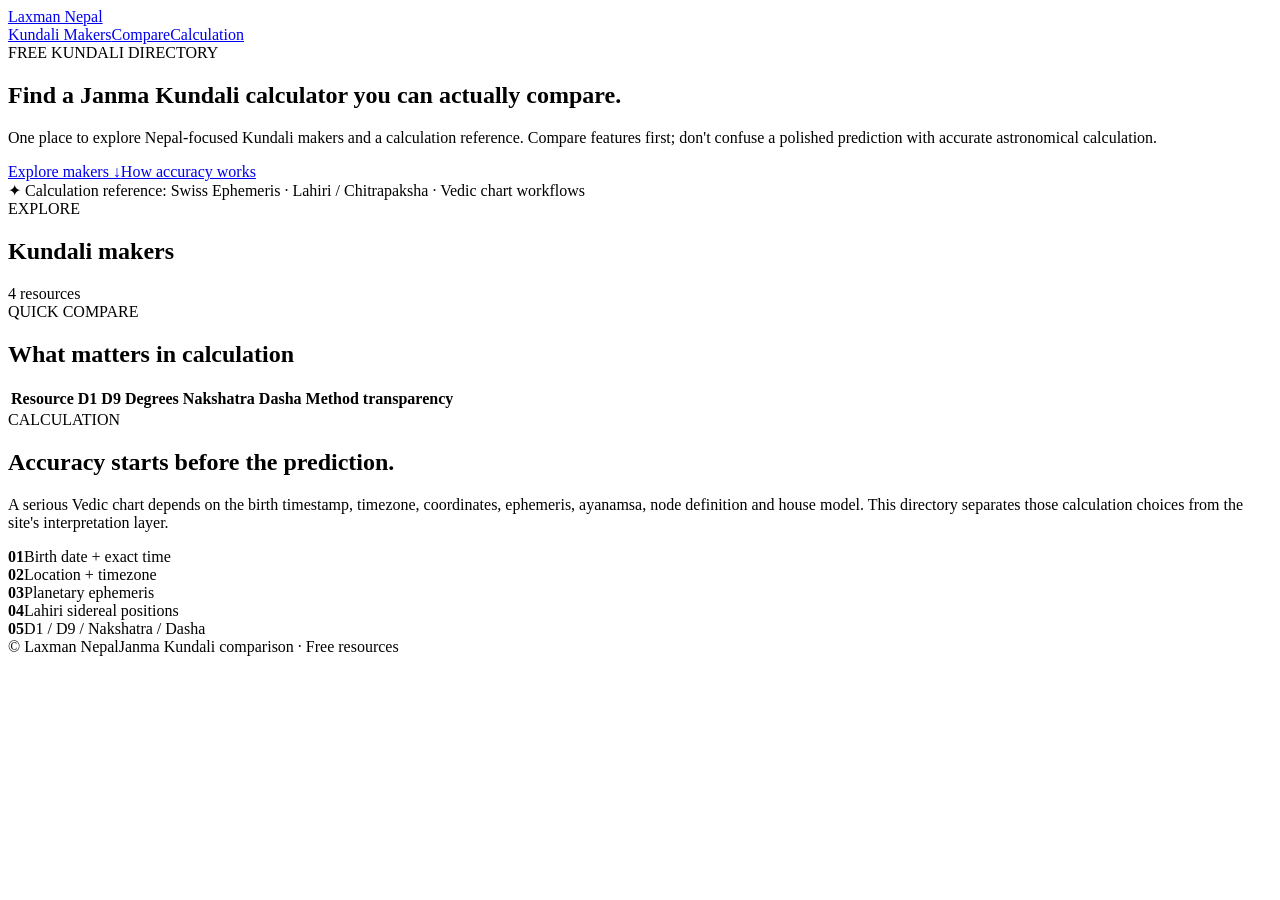
==== kundali/index.html @ c1589999 "Add Janma Kundali showcase page" ====
<!doctype html>
<html lang="en">
<head>
  <meta charset="utf-8">
  <meta name="viewport" content="width=device-width,initial-scale=1">
  <meta name="description" content="Free Janma Kundali maker comparison — Hamro Patro, KundaliNepal, Suman Pokhrel and Swiss Ephemeris reference resources.">
  <title>Janma Kundali Makers — Laxman Nepal</title>
  <link rel="stylesheet" href="style.css">
</head>
<body>
  <header class="topbar">
    <a class="brand" href="../">Laxman Nepal</a>
    <nav><a class="active" href="#makers">Kundali Makers</a><a href="#comparison">Compare</a><a href="#method">Calculation</a></nav>
  </header>

  <main>
    <section class="hero">
      <div class="eyebrow">FREE KUNDALI DIRECTORY</div>
      <h1>Find a Janma Kundali calculator you can actually compare.</h1>
      <p>One place to explore Nepal-focused Kundali makers and a calculation reference. Compare features first; don't confuse a polished prediction with accurate astronomical calculation.</p>
      <div class="hero-actions"><a class="primary" href="#makers">Explore makers ↓</a><a class="secondary" href="#method">How accuracy works</a></div>
      <div class="hero-note"><span>✦</span> Calculation reference: Swiss Ephemeris · Lahiri / Chitrapaksha · Vedic chart workflows</div>
    </section>

    <section id="makers" class="section">
      <div class="section-head"><div><div class="eyebrow">EXPLORE</div><h2>Kundali makers</h2></div><span class="count">4 resources</span></div>
      <div id="cards" class="grid"></div>
    </section>

    <section id="comparison" class="section compare-section">
      <div class="section-head"><div><div class="eyebrow">QUICK COMPARE</div><h2>What matters in calculation</h2></div></div>
      <div class="table-wrap"><table><thead><tr><th>Resource</th><th>D1</th><th>D9</th><th>Degrees</th><th>Nakshatra</th><th>Dasha</th><th>Method transparency</th></tr></thead><tbody id="compareRows"></tbody></table></div>
    </section>

    <section id="method" class="section method">
      <div class="method-copy"><div class="eyebrow">CALCULATION</div><h2>Accuracy starts before the prediction.</h2><p>A serious Vedic chart depends on the birth timestamp, timezone, coordinates, ephemeris, ayanamsa, node definition and house model. This directory separates those calculation choices from the site's interpretation layer.</p></div>
      <div class="pipeline"><div><b>01</b><span>Birth date + exact time</span></div><div><b>02</b><span>Location + timezone</span></div><div><b>03</b><span>Planetary ephemeris</span></div><div><b>04</b><span>Lahiri sidereal positions</span></div><div><b>05</b><span>D1 / D9 / Nakshatra / Dasha</span></div></div>
    </section>
  </main>

  <footer><span>© Laxman Nepal</span><span>Janma Kundali comparison · Free resources</span></footer>
  <script src="data.js"></script><script src="app.js"></script>
</body>
</html>
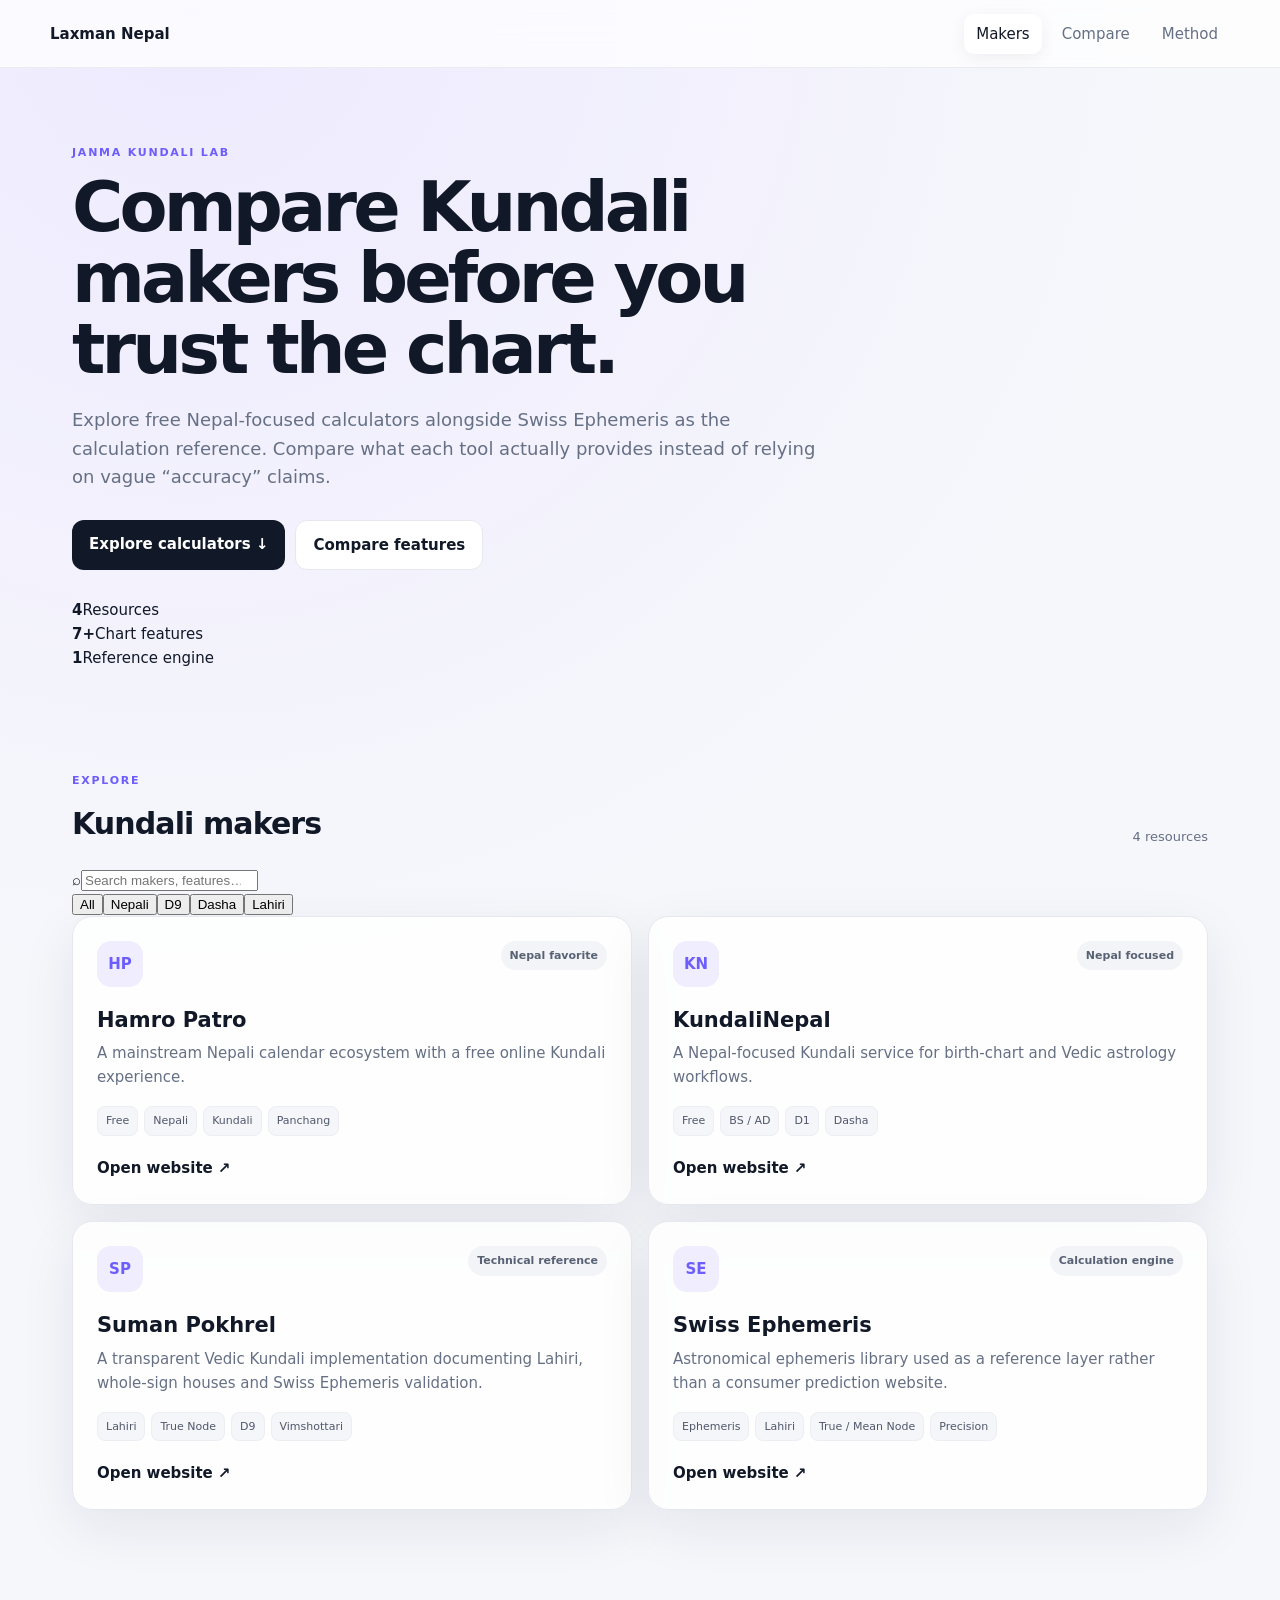
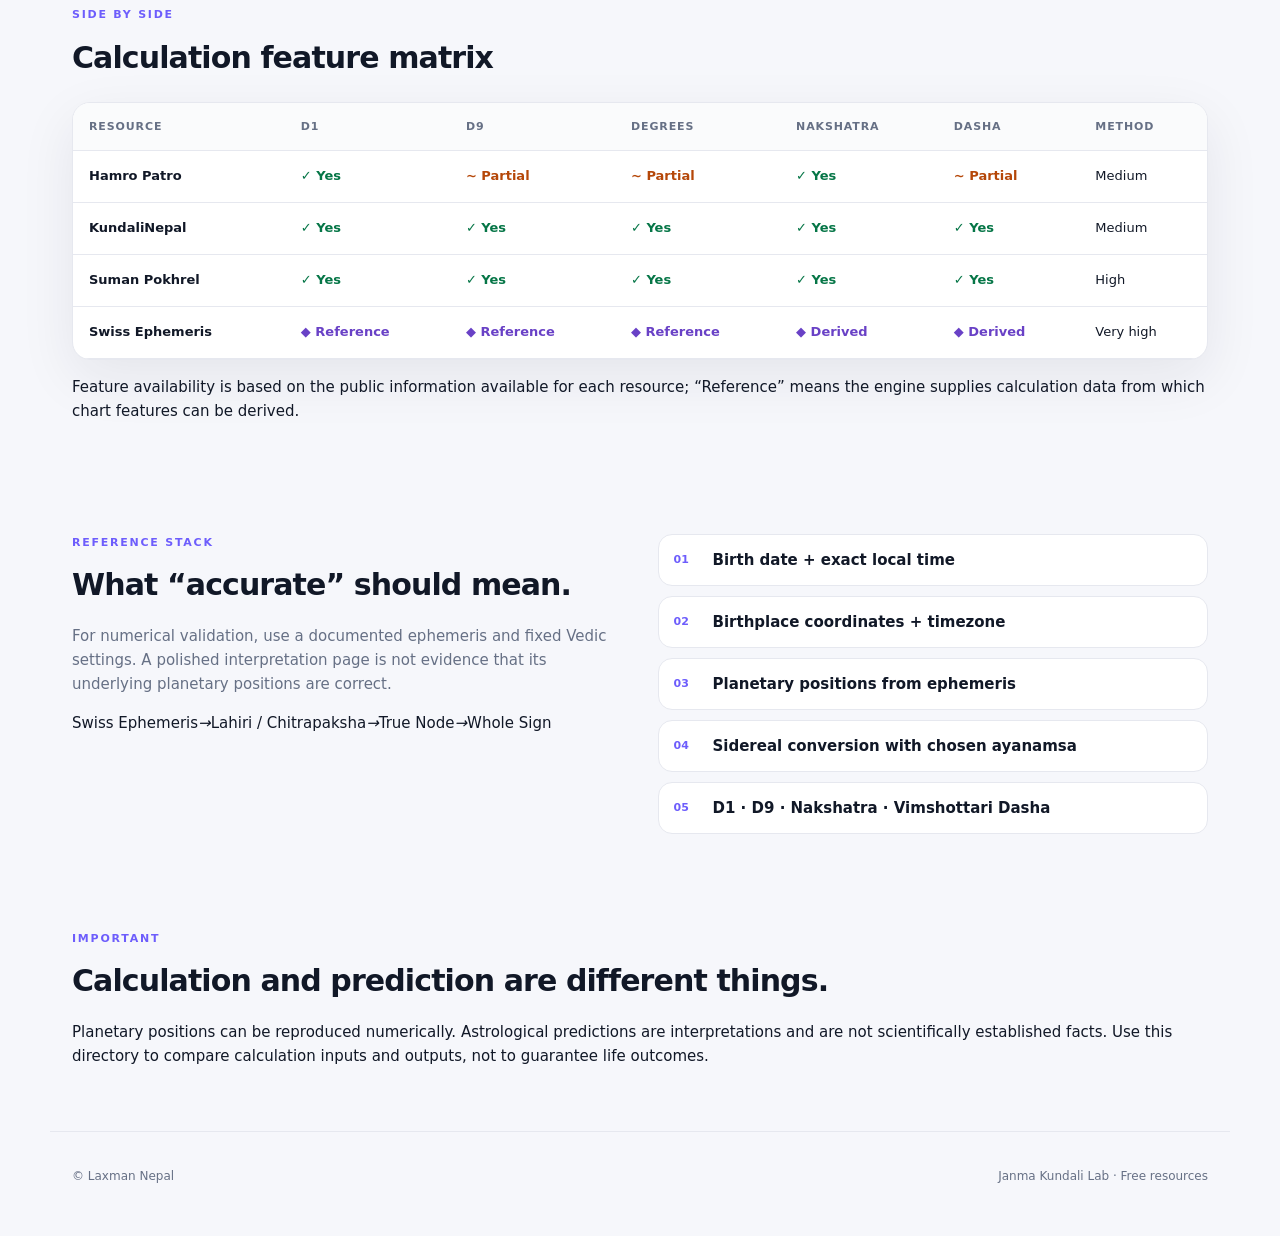
==== commit 0b046520: "Upgrade Kundali showcase into comparison lab" ====
--- a/kundali/index.html
+++ b/kundali/index.html
@@ -1,44 +1,17 @@
 <!doctype html>
 <html lang="en">
 <head>
-  <meta charset="utf-8">
-  <meta name="viewport" content="width=device-width,initial-scale=1">
-  <meta name="description" content="Free Janma Kundali maker comparison — Hamro Patro, KundaliNepal, Suman Pokhrel and Swiss Ephemeris reference resources.">
-  <title>Janma Kundali Makers — Laxman Nepal</title>
-  <link rel="stylesheet" href="style.css">
+<meta charset="utf-8"><meta name="viewport" content="width=device-width,initial-scale=1">
+<meta name="description" content="Compare free Janma Kundali calculators and Vedic calculation methods.">
+<title>Janma Kundali Lab — Laxman Nepal</title><link rel="stylesheet" href="style.css">
 </head>
 <body>
-  <header class="topbar">
-    <a class="brand" href="../">Laxman Nepal</a>
-    <nav><a class="active" href="#makers">Kundali Makers</a><a href="#comparison">Compare</a><a href="#method">Calculation</a></nav>
-  </header>
-
-  <main>
-    <section class="hero">
-      <div class="eyebrow">FREE KUNDALI DIRECTORY</div>
-      <h1>Find a Janma Kundali calculator you can actually compare.</h1>
-      <p>One place to explore Nepal-focused Kundali makers and a calculation reference. Compare features first; don't confuse a polished prediction with accurate astronomical calculation.</p>
-      <div class="hero-actions"><a class="primary" href="#makers">Explore makers ↓</a><a class="secondary" href="#method">How accuracy works</a></div>
-      <div class="hero-note"><span>✦</span> Calculation reference: Swiss Ephemeris · Lahiri / Chitrapaksha · Vedic chart workflows</div>
-    </section>
-
-    <section id="makers" class="section">
-      <div class="section-head"><div><div class="eyebrow">EXPLORE</div><h2>Kundali makers</h2></div><span class="count">4 resources</span></div>
-      <div id="cards" class="grid"></div>
-    </section>
-
-    <section id="comparison" class="section compare-section">
-      <div class="section-head"><div><div class="eyebrow">QUICK COMPARE</div><h2>What matters in calculation</h2></div></div>
-      <div class="table-wrap"><table><thead><tr><th>Resource</th><th>D1</th><th>D9</th><th>Degrees</th><th>Nakshatra</th><th>Dasha</th><th>Method transparency</th></tr></thead><tbody id="compareRows"></tbody></table></div>
-    </section>
-
-    <section id="method" class="section method">
-      <div class="method-copy"><div class="eyebrow">CALCULATION</div><h2>Accuracy starts before the prediction.</h2><p>A serious Vedic chart depends on the birth timestamp, timezone, coordinates, ephemeris, ayanamsa, node definition and house model. This directory separates those calculation choices from the site's interpretation layer.</p></div>
-      <div class="pipeline"><div><b>01</b><span>Birth date + exact time</span></div><div><b>02</b><span>Location + timezone</span></div><div><b>03</b><span>Planetary ephemeris</span></div><div><b>04</b><span>Lahiri sidereal positions</span></div><div><b>05</b><span>D1 / D9 / Nakshatra / Dasha</span></div></div>
-    </section>
-  </main>
-
-  <footer><span>© Laxman Nepal</span><span>Janma Kundali comparison · Free resources</span></footer>
-  <script src="data.js"></script><script src="app.js"></script>
-</body>
-</html>
+<header class="topbar"><a class="brand" href="../">Laxman Nepal</a><nav><a class="active" href="#makers">Makers</a><a href="#compare">Compare</a><a href="#method">Method</a></nav></header>
+<main>
+<section class="hero"><div class="eyebrow">JANMA KUNDALI LAB</div><h1>Compare Kundali makers before you trust the chart.</h1><p>Explore free Nepal-focused calculators alongside Swiss Ephemeris as the calculation reference. Compare what each tool actually provides instead of relying on vague “accuracy” claims.</p><div class="hero-actions"><a class="primary" href="#makers">Explore calculators ↓</a><a class="secondary" href="#compare">Compare features</a></div><div class="hero-stats"><div><b>4</b><span>Resources</span></div><div><b>7+</b><span>Chart features</span></div><div><b>1</b><span>Reference engine</span></div></div></section>
+<section id="makers" class="section"><div class="section-head"><div><div class="eyebrow">EXPLORE</div><h2>Kundali makers</h2></div><span id="resultCount" class="count">4 resources</span></div><div class="toolbar"><label class="search"><span>⌕</span><input id="search" type="search" placeholder="Search makers, features…"></label><div id="filters" class="filters"><button class="filter active" data-filter="all">All</button><button class="filter" data-filter="Nepali">Nepali</button><button class="filter" data-filter="D9">D9</button><button class="filter" data-filter="Dasha">Dasha</button><button class="filter" data-filter="Lahiri">Lahiri</button></div></div><div id="cards" class="grid"></div></section>
+<section id="compare" class="section compare-section"><div class="section-head"><div><div class="eyebrow">SIDE BY SIDE</div><h2>Calculation feature matrix</h2></div></div><div class="table-wrap"><table><thead><tr><th>Resource</th><th>D1</th><th>D9</th><th>Degrees</th><th>Nakshatra</th><th>Dasha</th><th>Method</th></tr></thead><tbody id="compareRows"></tbody></table></div><p class="fineprint">Feature availability is based on the public information available for each resource; “Reference” means the engine supplies calculation data from which chart features can be derived.</p></section>
+<section id="method" class="section method"><div class="method-copy"><div class="eyebrow">REFERENCE STACK</div><h2>What “accurate” should mean.</h2><p>For numerical validation, use a documented ephemeris and fixed Vedic settings. A polished interpretation page is not evidence that its underlying planetary positions are correct.</p><div class="stack"><span>Swiss Ephemeris</span><i>→</i><span>Lahiri / Chitrapaksha</span><i>→</i><span>True Node</span><i>→</i><span>Whole Sign</span></div></div><div class="pipeline"><div><b>01</b><span>Birth date + exact local time</span></div><div><b>02</b><span>Birthplace coordinates + timezone</span></div><div><b>03</b><span>Planetary positions from ephemeris</span></div><div><b>04</b><span>Sidereal conversion with chosen ayanamsa</span></div><div><b>05</b><span>D1 · D9 · Nakshatra · Vimshottari Dasha</span></div></div></section>
+<section class="section disclaimer"><div><div class="eyebrow">IMPORTANT</div><h2>Calculation and prediction are different things.</h2><p>Planetary positions can be reproduced numerically. Astrological predictions are interpretations and are not scientifically established facts. Use this directory to compare calculation inputs and outputs, not to guarantee life outcomes.</p></div></section>
+</main><footer><span>© Laxman Nepal</span><span>Janma Kundali Lab · Free resources</span></footer><script src="data.js"></script><script src="app.js"></script>
+</body></html>
--- a/kundali/style.css
+++ b/kundali/style.css
@@ -0,0 +1 @@
+:root{--bg:#f6f7fb;--card:#fff;--text:#111827;--muted:#667085;--line:#e6e8ef;--accent:#6d5dfc;--accent2:#8b5cf6;--shadow:0 18px 55px rgba(20,25,45,.08)}*{box-sizing:border-box}html{scroll-behavior:smooth}body{margin:0;background:radial-gradient(circle at 15% 0,#eeeaff 0,transparent 32%),var(--bg);color:var(--text);font:15px/1.6 Inter,ui-sans-serif,system-ui,-apple-system,BlinkMacSystemFont,"Segoe UI",sans-serif}.topbar{height:68px;display:flex;align-items:center;justify-content:space-between;padding:0 max(22px,calc((100% - 1180px)/2));border-bottom:1px solid rgba(230,232,239,.8);background:rgba(255,255,255,.72);backdrop-filter:blur(18px);position:sticky;top:0;z-index:10}.brand{font-weight:800;color:var(--text);text-decoration:none}.topbar nav{display:flex;gap:8px}.topbar nav a{color:var(--muted);text-decoration:none;padding:8px 12px;border-radius:10px}.topbar nav a:hover,.topbar nav a.active{background:#fff;color:var(--text);box-shadow:0 4px 18px rgba(20,25,45,.06)}main{max-width:1180px;margin:auto;padding:0 22px}.hero{padding:76px 0 54px;max-width:880px}.eyebrow{font-size:11px;letter-spacing:.16em;font-weight:800;color:var(--accent);margin-bottom:10px}.hero h1{font-size:clamp(38px,6vw,70px);line-height:1.02;letter-spacing:-.055em;margin:0 0 20px;max-width:850px}.hero p{font-size:18px;color:var(--muted);max-width:760px;margin:0}.hero-actions{display:flex;gap:10px;margin:28px 0}.primary,.secondary{padding:12px 17px;border-radius:12px;text-decoration:none;font-weight:700}.primary{background:#111827;color:white}.secondary{background:white;color:var(--text);border:1px solid var(--line)}.hero-note{display:inline-flex;gap:8px;align-items:center;color:#596174;font-size:13px}.hero-note span{color:var(--accent)}.section{padding:48px 0}.section-head{display:flex;align-items:end;justify-content:space-between;margin-bottom:20px}.section h2{font-size:30px;letter-spacing:-.03em;margin:0}.count{color:var(--muted);font-size:13px}.grid{display:grid;grid-template-columns:repeat(2,minmax(0,1fr));gap:16px}.card{background:rgba(255,255,255,.86);border:1px solid var(--line);border-radius:20px;padding:24px;box-shadow:var(--shadow);transition:.2s}.card:hover{transform:translateY(-3px);box-shadow:0 24px 65px rgba(20,25,45,.12)}.card-top{display:flex;justify-content:space-between;gap:16px}.logo{width:46px;height:46px;border-radius:14px;display:grid;place-items:center;background:#f0edff;color:var(--accent);font-weight:900}.badge{font-size:11px;font-weight:800;padding:6px 9px;border-radius:99px;background:#f2f4f7;color:#596174;height:max-content}.card h3{font-size:21px;margin:17px 0 4px}.card p{color:var(--muted);margin:0 0 17px}.tags{display:flex;flex-wrap:wrap;gap:6px;margin-bottom:20px}.tag{font-size:11px;color:#50576a;background:#f5f6f9;border:1px solid #eceef3;border-radius:8px;padding:5px 8px}.card-link{display:inline-flex;text-decoration:none;color:#111827;font-weight:800}.card-link span{margin-left:5px}.table-wrap{overflow:auto;background:white;border:1px solid var(--line);border-radius:18px;box-shadow:var(--shadow)}table{width:100%;border-collapse:collapse;min-width:780px}th,td{text-align:left;padding:15px 16px;border-bottom:1px solid var(--line)}th{font-size:11px;text-transform:uppercase;letter-spacing:.08em;color:var(--muted);background:#fafbfc}td{font-size:13px}.yes{color:#067647;font-weight:800}.partial{color:#b54708;font-weight:800}.reference{color:#6941c6;font-weight:800}.method{display:grid;grid-template-columns:1fr 1fr;gap:35px;align-items:start}.method-copy p{color:var(--muted);max-width:600px}.pipeline{display:grid;gap:10px}.pipeline div{display:flex;align-items:center;gap:14px;background:white;border:1px solid var(--line);padding:13px 15px;border-radius:14px}.pipeline b{font-size:11px;color:var(--accent);width:25px}.pipeline span{font-weight:650}footer{max-width:1180px;margin:auto;padding:35px 22px 50px;color:var(--muted);font-size:12px;display:flex;justify-content:space-between;border-top:1px solid var(--line)}@media(max-width:720px){.topbar nav a{display:none}.hero{padding-top:52px}.grid,.method{grid-template-columns:1fr}.hero h1{font-size:43px}.section{padding:35px 0}footer{display:block}footer span{display:block;margin:4px 0}}
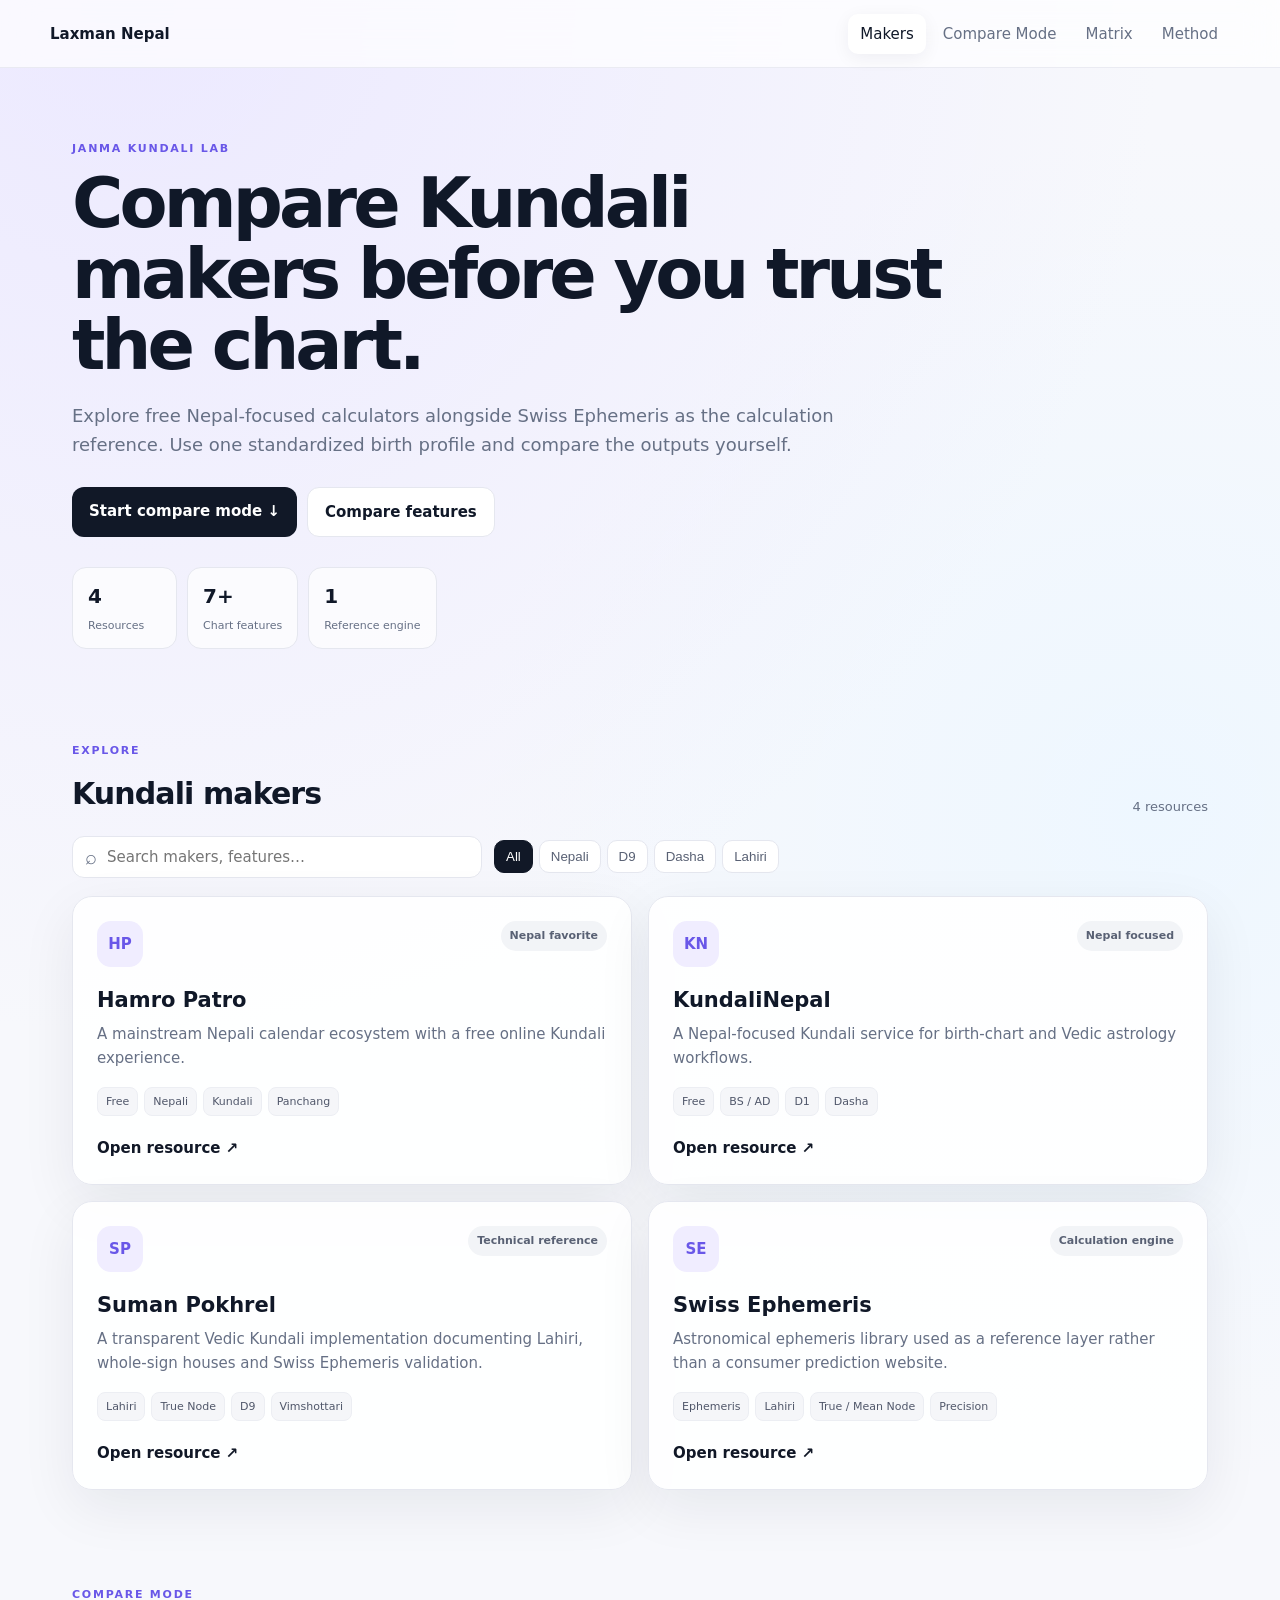
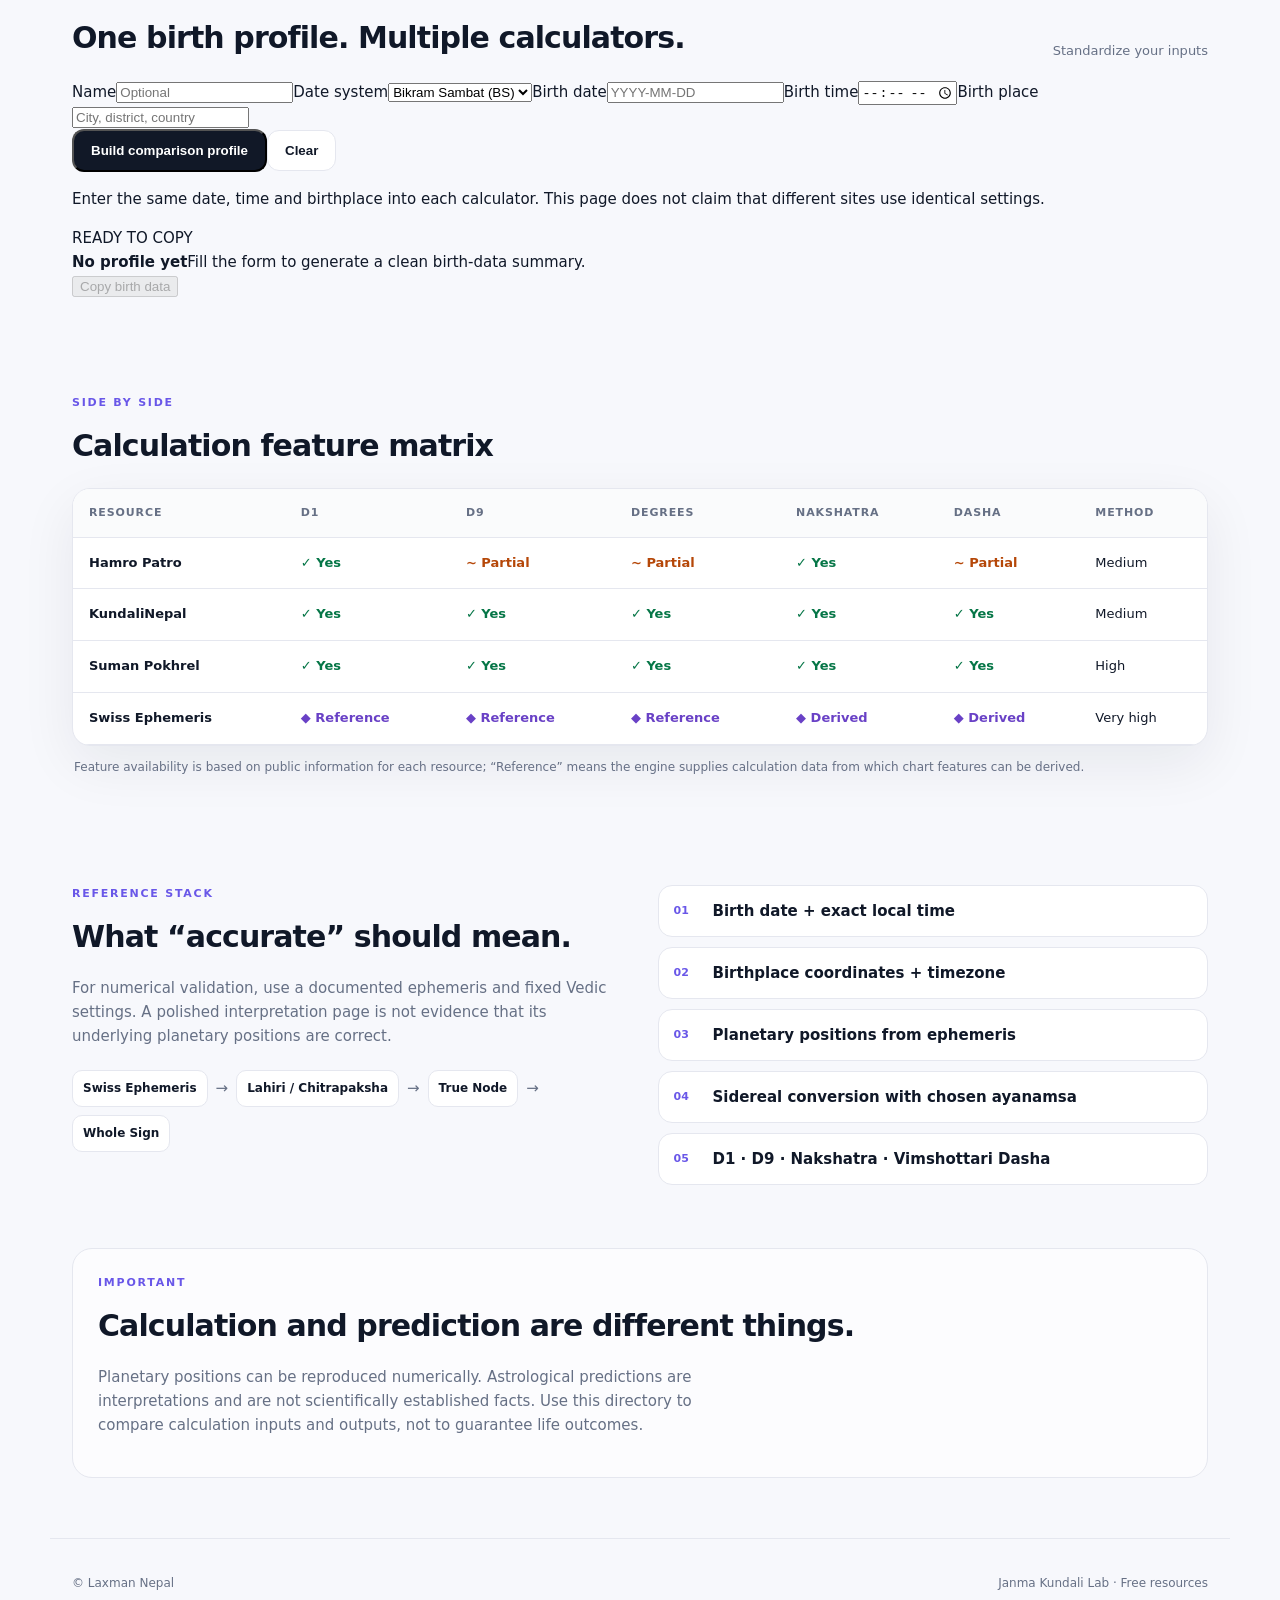
==== commit c986c4fb: "Upgrade Kundali Lab with standardized Compare Mode" ====
--- a/kundali/index.html
+++ b/kundali/index.html
@@ -6,11 +6,15 @@
 <title>Janma Kundali Lab — Laxman Nepal</title><link rel="stylesheet" href="style.css">
 </head>
 <body>
-<header class="topbar"><a class="brand" href="../">Laxman Nepal</a><nav><a class="active" href="#makers">Makers</a><a href="#compare">Compare</a><a href="#method">Method</a></nav></header>
+<header class="topbar"><a class="brand" href="../">Laxman Nepal</a><nav><a class="active" href="#makers">Makers</a><a href="#compare-mode">Compare Mode</a><a href="#compare">Matrix</a><a href="#method">Method</a></nav></header>
 <main>
-<section class="hero"><div class="eyebrow">JANMA KUNDALI LAB</div><h1>Compare Kundali makers before you trust the chart.</h1><p>Explore free Nepal-focused calculators alongside Swiss Ephemeris as the calculation reference. Compare what each tool actually provides instead of relying on vague “accuracy” claims.</p><div class="hero-actions"><a class="primary" href="#makers">Explore calculators ↓</a><a class="secondary" href="#compare">Compare features</a></div><div class="hero-stats"><div><b>4</b><span>Resources</span></div><div><b>7+</b><span>Chart features</span></div><div><b>1</b><span>Reference engine</span></div></div></section>
+<section class="hero"><div class="eyebrow">JANMA KUNDALI LAB</div><h1>Compare Kundali makers before you trust the chart.</h1><p>Explore free Nepal-focused calculators alongside Swiss Ephemeris as the calculation reference. Use one standardized birth profile and compare the outputs yourself.</p><div class="hero-actions"><a class="primary" href="#compare-mode">Start compare mode ↓</a><a class="secondary" href="#compare">Compare features</a></div><div class="hero-stats"><div><b>4</b><span>Resources</span></div><div><b>7+</b><span>Chart features</span></div><div><b>1</b><span>Reference engine</span></div></div></section>
+
 <section id="makers" class="section"><div class="section-head"><div><div class="eyebrow">EXPLORE</div><h2>Kundali makers</h2></div><span id="resultCount" class="count">4 resources</span></div><div class="toolbar"><label class="search"><span>⌕</span><input id="search" type="search" placeholder="Search makers, features…"></label><div id="filters" class="filters"><button class="filter active" data-filter="all">All</button><button class="filter" data-filter="Nepali">Nepali</button><button class="filter" data-filter="D9">D9</button><button class="filter" data-filter="Dasha">Dasha</button><button class="filter" data-filter="Lahiri">Lahiri</button></div></div><div id="cards" class="grid"></div></section>
-<section id="compare" class="section compare-section"><div class="section-head"><div><div class="eyebrow">SIDE BY SIDE</div><h2>Calculation feature matrix</h2></div></div><div class="table-wrap"><table><thead><tr><th>Resource</th><th>D1</th><th>D9</th><th>Degrees</th><th>Nakshatra</th><th>Dasha</th><th>Method</th></tr></thead><tbody id="compareRows"></tbody></table></div><p class="fineprint">Feature availability is based on the public information available for each resource; “Reference” means the engine supplies calculation data from which chart features can be derived.</p></section>
+
+<section id="compare-mode" class="section compare-mode"><div class="section-head"><div><div class="eyebrow">COMPARE MODE</div><h2>One birth profile. Multiple calculators.</h2></div><span class="count">Standardize your inputs</span></div><div class="compare-layout"><form id="birthForm" class="birth-form"><div class="form-grid"><label>Name<input id="birthName" type="text" placeholder="Optional"></label><label>Date system<select id="dateSystem"><option value="BS">Bikram Sambat (BS)</option><option value="AD">Gregorian (AD)</option></select></label><label>Birth date<input id="birthDate" type="text" placeholder="YYYY-MM-DD" required></label><label>Birth time<input id="birthTime" type="time" required></label><label class="wide">Birth place<input id="birthPlace" type="text" placeholder="City, district, country" required></label></div><div class="form-actions"><button class="primary" type="submit">Build comparison profile</button><button class="secondary" type="button" id="clearProfile">Clear</button></div><p class="form-note">Enter the same date, time and birthplace into each calculator. This page does not claim that different sites use identical settings.</p></form><aside class="profile-card"><div class="profile-label">READY TO COPY</div><div id="profileOutput" class="profile-output"><strong>No profile yet</strong><span>Fill the form to generate a clean birth-data summary.</span></div><button id="copyProfile" class="copy-btn" type="button" disabled>Copy birth data</button></aside></div><div id="compareLinks" class="compare-links" hidden><div><b>Open calculators with the same profile</b><span>These links open each resource separately; cross-site data scraping is intentionally avoided.</span></div><div id="linkButtons" class="link-buttons"></div></div></section>
+
+<section id="compare" class="section compare-section"><div class="section-head"><div><div class="eyebrow">SIDE BY SIDE</div><h2>Calculation feature matrix</h2></div></div><div class="table-wrap"><table><thead><tr><th>Resource</th><th>D1</th><th>D9</th><th>Degrees</th><th>Nakshatra</th><th>Dasha</th><th>Method</th></tr></thead><tbody id="compareRows"></tbody></table></div><p class="fineprint">Feature availability is based on public information for each resource; “Reference” means the engine supplies calculation data from which chart features can be derived.</p></section>
 <section id="method" class="section method"><div class="method-copy"><div class="eyebrow">REFERENCE STACK</div><h2>What “accurate” should mean.</h2><p>For numerical validation, use a documented ephemeris and fixed Vedic settings. A polished interpretation page is not evidence that its underlying planetary positions are correct.</p><div class="stack"><span>Swiss Ephemeris</span><i>→</i><span>Lahiri / Chitrapaksha</span><i>→</i><span>True Node</span><i>→</i><span>Whole Sign</span></div></div><div class="pipeline"><div><b>01</b><span>Birth date + exact local time</span></div><div><b>02</b><span>Birthplace coordinates + timezone</span></div><div><b>03</b><span>Planetary positions from ephemeris</span></div><div><b>04</b><span>Sidereal conversion with chosen ayanamsa</span></div><div><b>05</b><span>D1 · D9 · Nakshatra · Vimshottari Dasha</span></div></div></section>
 <section class="section disclaimer"><div><div class="eyebrow">IMPORTANT</div><h2>Calculation and prediction are different things.</h2><p>Planetary positions can be reproduced numerically. Astrological predictions are interpretations and are not scientifically established facts. Use this directory to compare calculation inputs and outputs, not to guarantee life outcomes.</p></div></section>
 </main><footer><span>© Laxman Nepal</span><span>Janma Kundali Lab · Free resources</span></footer><script src="data.js"></script><script src="app.js"></script>
--- a/kundali/style.css
+++ b/kundali/style.css
@@ -1 +1 @@
-:root{--bg:#f6f7fb;--card:#fff;--text:#111827;--muted:#667085;--line:#e6e8ef;--accent:#6d5dfc;--accent2:#8b5cf6;--shadow:0 18px 55px rgba(20,25,45,.08)}*{box-sizing:border-box}html{scroll-behavior:smooth}body{margin:0;background:radial-gradient(circle at 15% 0,#eeeaff 0,transparent 32%),var(--bg);color:var(--text);font:15px/1.6 Inter,ui-sans-serif,system-ui,-apple-system,BlinkMacSystemFont,"Segoe UI",sans-serif}.topbar{height:68px;display:flex;align-items:center;justify-content:space-between;padding:0 max(22px,calc((100% - 1180px)/2));border-bottom:1px solid rgba(230,232,239,.8);background:rgba(255,255,255,.72);backdrop-filter:blur(18px);position:sticky;top:0;z-index:10}.brand{font-weight:800;color:var(--text);text-decoration:none}.topbar nav{display:flex;gap:8px}.topbar nav a{color:var(--muted);text-decoration:none;padding:8px 12px;border-radius:10px}.topbar nav a:hover,.topbar nav a.active{background:#fff;color:var(--text);box-shadow:0 4px 18px rgba(20,25,45,.06)}main{max-width:1180px;margin:auto;padding:0 22px}.hero{padding:76px 0 54px;max-width:880px}.eyebrow{font-size:11px;letter-spacing:.16em;font-weight:800;color:var(--accent);margin-bottom:10px}.hero h1{font-size:clamp(38px,6vw,70px);line-height:1.02;letter-spacing:-.055em;margin:0 0 20px;max-width:850px}.hero p{font-size:18px;color:var(--muted);max-width:760px;margin:0}.hero-actions{display:flex;gap:10px;margin:28px 0}.primary,.secondary{padding:12px 17px;border-radius:12px;text-decoration:none;font-weight:700}.primary{background:#111827;color:white}.secondary{background:white;color:var(--text);border:1px solid var(--line)}.hero-note{display:inline-flex;gap:8px;align-items:center;color:#596174;font-size:13px}.hero-note span{color:var(--accent)}.section{padding:48px 0}.section-head{display:flex;align-items:end;justify-content:space-between;margin-bottom:20px}.section h2{font-size:30px;letter-spacing:-.03em;margin:0}.count{color:var(--muted);font-size:13px}.grid{display:grid;grid-template-columns:repeat(2,minmax(0,1fr));gap:16px}.card{background:rgba(255,255,255,.86);border:1px solid var(--line);border-radius:20px;padding:24px;box-shadow:var(--shadow);transition:.2s}.card:hover{transform:translateY(-3px);box-shadow:0 24px 65px rgba(20,25,45,.12)}.card-top{display:flex;justify-content:space-between;gap:16px}.logo{width:46px;height:46px;border-radius:14px;display:grid;place-items:center;background:#f0edff;color:var(--accent);font-weight:900}.badge{font-size:11px;font-weight:800;padding:6px 9px;border-radius:99px;background:#f2f4f7;color:#596174;height:max-content}.card h3{font-size:21px;margin:17px 0 4px}.card p{color:var(--muted);margin:0 0 17px}.tags{display:flex;flex-wrap:wrap;gap:6px;margin-bottom:20px}.tag{font-size:11px;color:#50576a;background:#f5f6f9;border:1px solid #eceef3;border-radius:8px;padding:5px 8px}.card-link{display:inline-flex;text-decoration:none;color:#111827;font-weight:800}.card-link span{margin-left:5px}.table-wrap{overflow:auto;background:white;border:1px solid var(--line);border-radius:18px;box-shadow:var(--shadow)}table{width:100%;border-collapse:collapse;min-width:780px}th,td{text-align:left;padding:15px 16px;border-bottom:1px solid var(--line)}th{font-size:11px;text-transform:uppercase;letter-spacing:.08em;color:var(--muted);background:#fafbfc}td{font-size:13px}.yes{color:#067647;font-weight:800}.partial{color:#b54708;font-weight:800}.reference{color:#6941c6;font-weight:800}.method{display:grid;grid-template-columns:1fr 1fr;gap:35px;align-items:start}.method-copy p{color:var(--muted);max-width:600px}.pipeline{display:grid;gap:10px}.pipeline div{display:flex;align-items:center;gap:14px;background:white;border:1px solid var(--line);padding:13px 15px;border-radius:14px}.pipeline b{font-size:11px;color:var(--accent);width:25px}.pipeline span{font-weight:650}footer{max-width:1180px;margin:auto;padding:35px 22px 50px;color:var(--muted);font-size:12px;display:flex;justify-content:space-between;border-top:1px solid var(--line)}@media(max-width:720px){.topbar nav a{display:none}.hero{padding-top:52px}.grid,.method{grid-template-columns:1fr}.hero h1{font-size:43px}.section{padding:35px 0}footer{display:block}footer span{display:block;margin:4px 0}}
+:root{--bg:#f7f8fc;--card:rgba(255,255,255,.88);--text:#101828;--muted:#667085;--line:#e5e7ef;--accent:#6957e8;--shadow:0 18px 55px rgba(20,25,45,.07)}*{box-sizing:border-box}html{scroll-behavior:smooth}body{margin:0;background:radial-gradient(circle at 10% 0,#ece9ff 0,transparent 30%),radial-gradient(circle at 90% 25%,#eef7ff 0,transparent 25%),var(--bg);color:var(--text);font:15px/1.6 Inter,ui-sans-serif,system-ui,-apple-system,BlinkMacSystemFont,"Segoe UI",sans-serif}.topbar{height:68px;display:flex;align-items:center;justify-content:space-between;padding:0 max(22px,calc((100% - 1180px)/2));border-bottom:1px solid rgba(229,231,239,.8);background:rgba(255,255,255,.7);backdrop-filter:blur(18px);position:sticky;top:0;z-index:20}.brand{font-weight:850;color:var(--text);text-decoration:none}.topbar nav{display:flex;gap:5px}.topbar nav a{color:var(--muted);text-decoration:none;padding:8px 12px;border-radius:10px}.topbar nav a:hover,.topbar nav a.active{background:#fff;color:var(--text);box-shadow:0 4px 18px rgba(20,25,45,.06)}main{max-width:1180px;margin:auto;padding:0 22px}.hero{padding:72px 0 45px;max-width:900px}.eyebrow{font-size:11px;letter-spacing:.16em;font-weight:850;color:var(--accent);margin-bottom:10px}.hero h1{font-size:clamp(38px,6vw,70px);line-height:1.02;letter-spacing:-.055em;margin:0 0 20px;max-width:880px}.hero p{font-size:18px;color:var(--muted);max-width:780px;margin:0}.hero-actions{display:flex;gap:10px;margin:28px 0}.primary,.secondary{padding:12px 17px;border-radius:12px;text-decoration:none;font-weight:750}.primary{background:#111827;color:white}.secondary{background:white;color:var(--text);border:1px solid var(--line)}.hero-stats{display:flex;gap:10px;margin-top:30px}.hero-stats div{min-width:105px;padding:12px 15px;border:1px solid var(--line);background:rgba(255,255,255,.72);border-radius:14px}.hero-stats b{display:block;font-size:20px}.hero-stats span{font-size:11px;color:var(--muted)}.section{padding:48px 0}.section-head{display:flex;align-items:end;justify-content:space-between;margin-bottom:18px}.section h2{font-size:30px;letter-spacing:-.03em;margin:0}.count{color:var(--muted);font-size:13px}.toolbar{display:flex;gap:12px;align-items:center;margin-bottom:18px;flex-wrap:wrap}.search{display:flex;align-items:center;gap:8px;background:white;border:1px solid var(--line);border-radius:12px;padding:0 12px;height:42px;min-width:250px;flex:1;max-width:410px}.search span{font-size:20px;color:var(--muted)}.search input{border:0;outline:0;background:transparent;width:100%;font:inherit;color:var(--text)}.filters{display:flex;gap:6px;flex-wrap:wrap}.filter{border:1px solid var(--line);background:white;color:#596174;border-radius:10px;padding:8px 11px;font:700 12px inherit;cursor:pointer}.filter:hover,.filter.active{background:#111827;color:white;border-color:#111827}.grid{display:grid;grid-template-columns:repeat(2,minmax(0,1fr));gap:16px}.card{background:var(--card);border:1px solid var(--line);border-radius:20px;padding:24px;box-shadow:var(--shadow);transition:.22s;animation:up .35s both;animation-delay:calc(var(--i)*45ms)}.card:hover{transform:translateY(-3px);box-shadow:0 24px 65px rgba(20,25,45,.12)}.card-top{display:flex;justify-content:space-between;gap:16px}.logo{width:46px;height:46px;border-radius:14px;display:grid;place-items:center;background:#f0edff;color:var(--accent);font-weight:900}.badge{font-size:11px;font-weight:800;padding:6px 9px;border-radius:99px;background:#f2f4f7;color:#596174;height:max-content}.card h3{font-size:21px;margin:17px 0 4px}.card p{color:var(--muted);margin:0 0 17px}.tags{display:flex;flex-wrap:wrap;gap:6px;margin-bottom:20px}.tag{font-size:11px;color:#50576a;background:#f5f6f9;border:1px solid #eceef3;border-radius:8px;padding:5px 8px}.card-link{display:inline-flex;text-decoration:none;color:#111827;font-weight:800}.card-link span{margin-left:5px}.table-wrap{overflow:auto;background:white;border:1px solid var(--line);border-radius:18px;box-shadow:var(--shadow)}table{width:100%;border-collapse:collapse;min-width:780px}th,td{text-align:left;padding:15px 16px;border-bottom:1px solid var(--line)}th{font-size:11px;text-transform:uppercase;letter-spacing:.08em;color:var(--muted);background:#fafbfc}td{font-size:13px}.yes{color:#067647;font-weight:800}.partial{color:#b54708;font-weight:800}.reference{color:#6941c6;font-weight:800}.fineprint{font-size:12px;color:var(--muted);margin:12px 2px}.method{display:grid;grid-template-columns:1fr 1fr;gap:35px;align-items:start}.method-copy p,.disclaimer p{color:var(--muted);max-width:620px}.stack{display:flex;align-items:center;gap:8px;flex-wrap:wrap;margin-top:22px}.stack span{background:#fff;border:1px solid var(--line);border-radius:10px;padding:8px 10px;font-size:12px;font-weight:750}.stack i{color:var(--muted);font-style:normal}.pipeline{display:grid;gap:10px}.pipeline div{display:flex;align-items:center;gap:14px;background:white;border:1px solid var(--line);padding:13px 15px;border-radius:14px}.pipeline b{font-size:11px;color:var(--accent);width:25px}.pipeline span{font-weight:650}.disclaimer{padding-top:15px;padding-bottom:60px}.disclaimer>div{border:1px solid var(--line);background:rgba(255,255,255,.68);border-radius:20px;padding:25px}.empty{grid-column:1/-1;padding:45px;text-align:center;background:white;border:1px dashed var(--line);border-radius:18px;color:var(--muted)}.empty b,.empty span{display:block}.empty b{color:var(--text);margin-bottom:4px}@keyframes up{from{opacity:0;transform:translateY(8px)}to{opacity:1;transform:none}}footer{max-width:1180px;margin:auto;padding:35px 22px 50px;color:var(--muted);font-size:12px;display:flex;justify-content:space-between;border-top:1px solid var(--line)}@media(max-width:720px){.topbar nav a{display:none}.hero{padding-top:52px}.grid,.method{grid-template-columns:1fr}.hero h1{font-size:43px}.section{padding:35px 0}.hero-stats{overflow:auto}.toolbar{align-items:stretch}.search{max-width:none}.filters{width:100%;overflow:auto;flex-wrap:nowrap;padding-bottom:3px}.filter{white-space:nowrap}footer{display:block}footer span{display:block;margin:4px 0}}
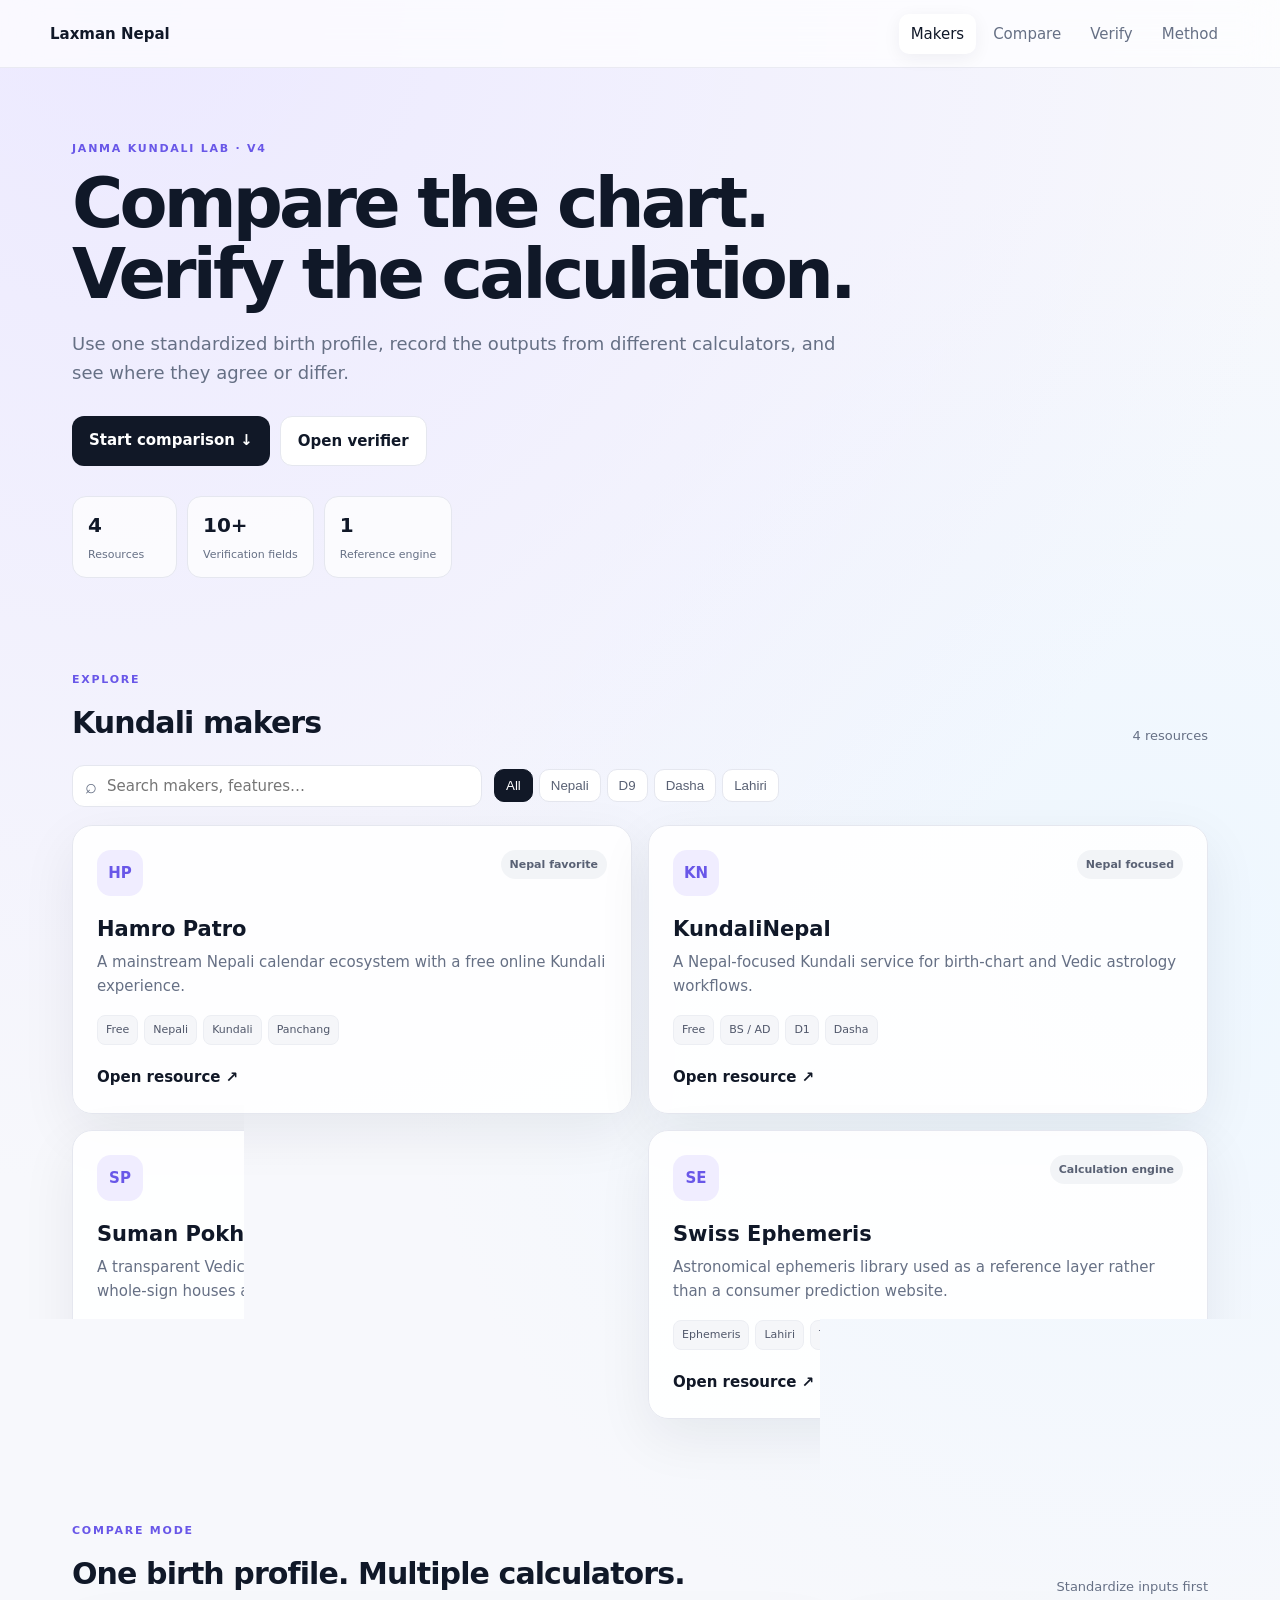
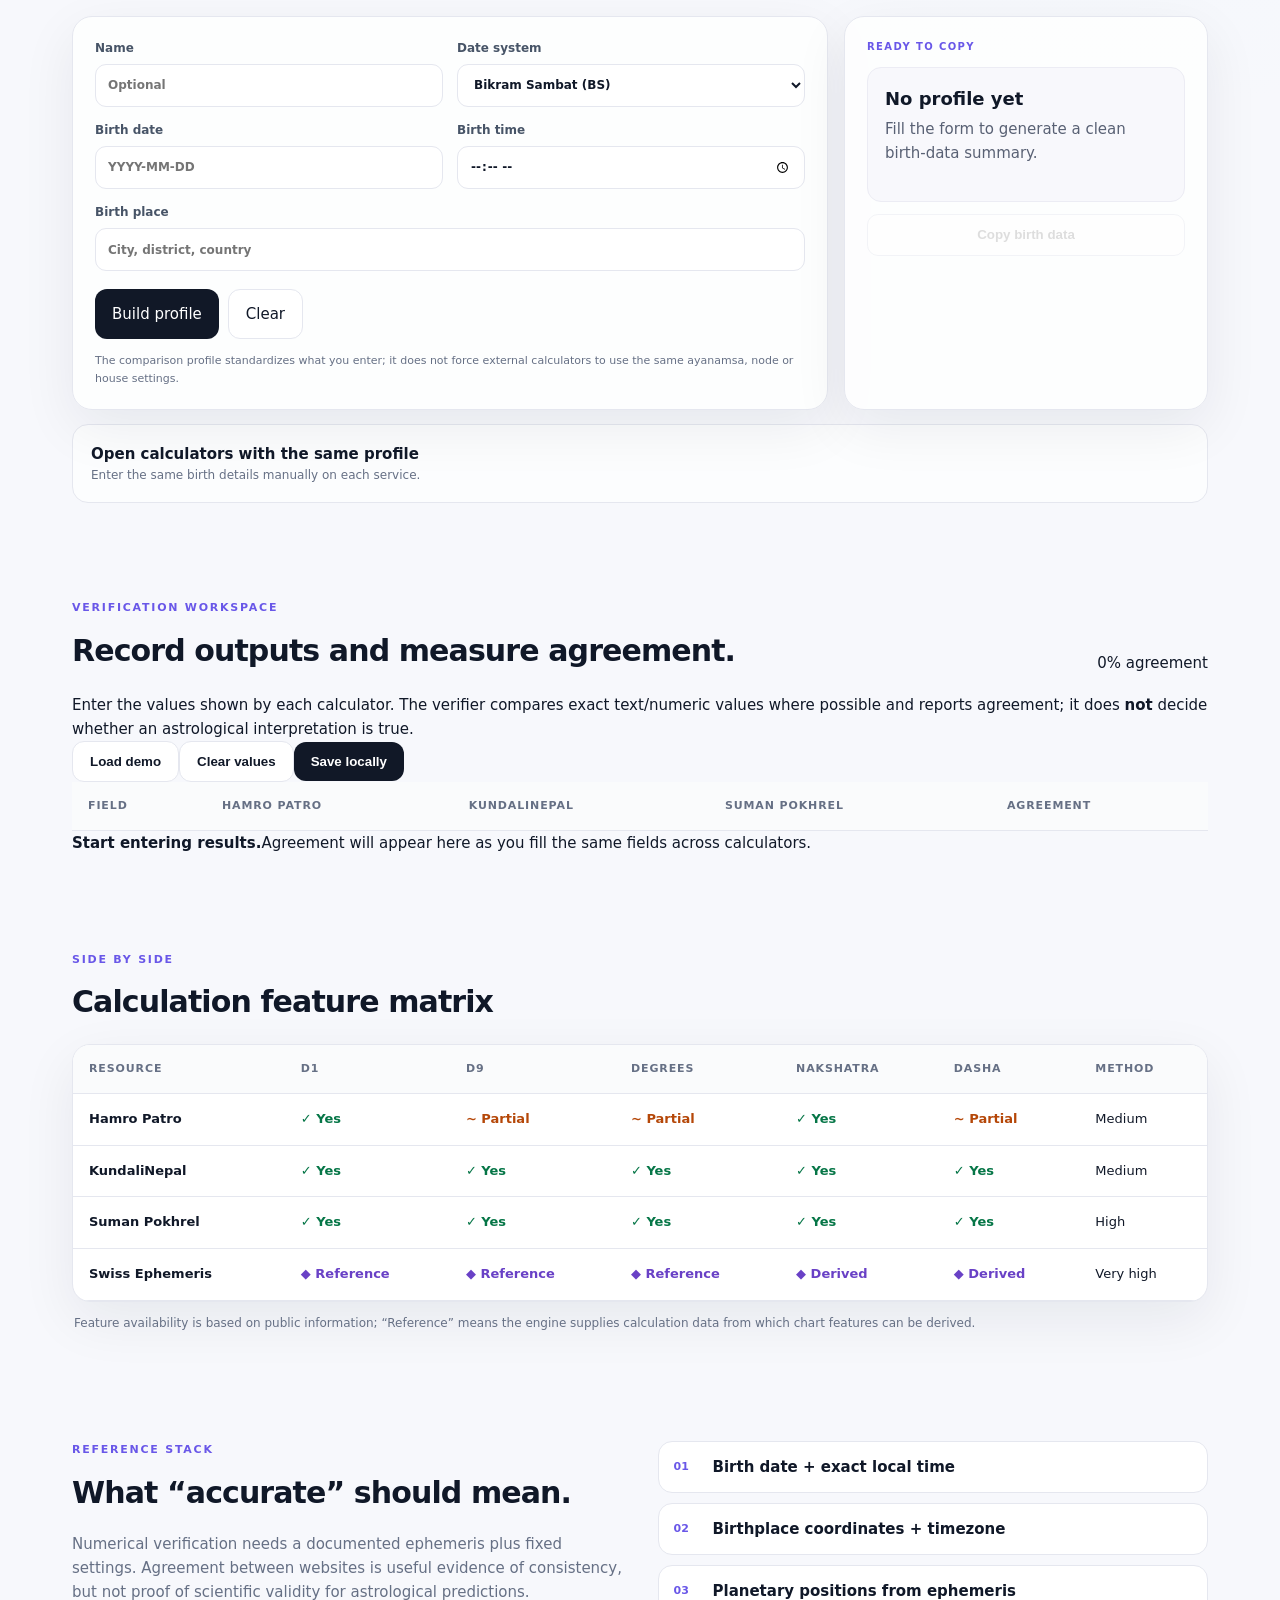
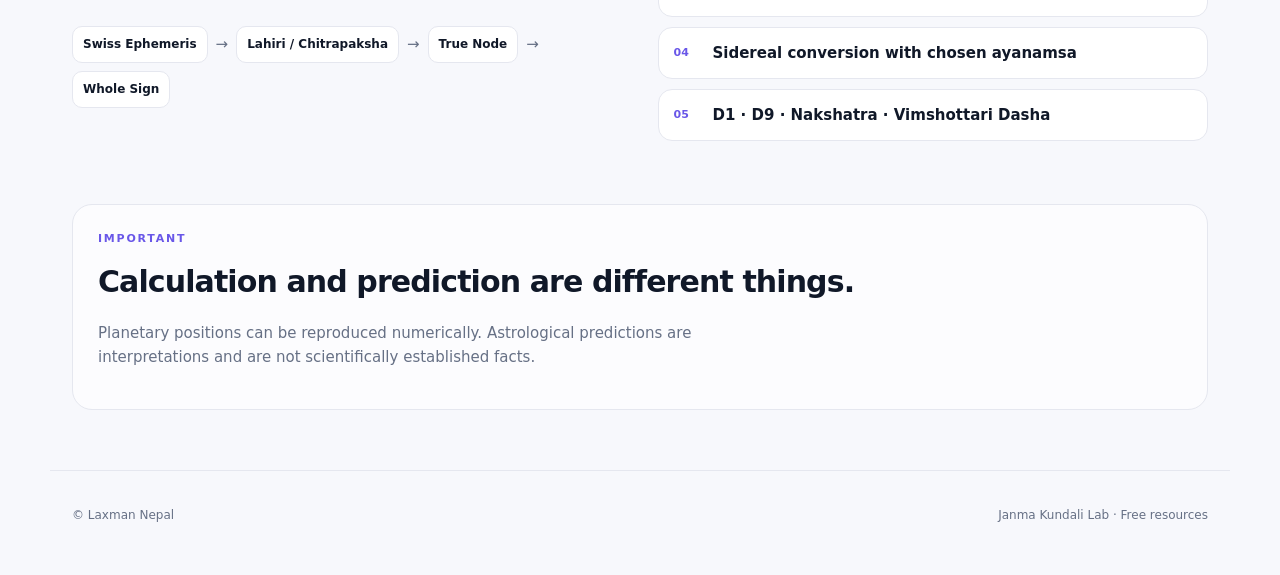
==== commit 4d3c186a: "Upgrade Kundali Lab to verification workspace" ====
--- a/kundali/index.html
+++ b/kundali/index.html
@@ -2,20 +2,18 @@
 <html lang="en">
 <head>
 <meta charset="utf-8"><meta name="viewport" content="width=device-width,initial-scale=1">
-<meta name="description" content="Compare free Janma Kundali calculators and Vedic calculation methods.">
+<meta name="description" content="Compare free Janma Kundali calculators and verify chart outputs with a standardized workspace.">
 <title>Janma Kundali Lab — Laxman Nepal</title><link rel="stylesheet" href="style.css">
 </head>
 <body>
-<header class="topbar"><a class="brand" href="../">Laxman Nepal</a><nav><a class="active" href="#makers">Makers</a><a href="#compare-mode">Compare Mode</a><a href="#compare">Matrix</a><a href="#method">Method</a></nav></header>
+<header class="topbar"><a class="brand" href="../">Laxman Nepal</a><nav><a class="active" href="#makers">Makers</a><a href="#compare-mode">Compare</a><a href="#verify">Verify</a><a href="#method">Method</a></nav></header>
 <main>
-<section class="hero"><div class="eyebrow">JANMA KUNDALI LAB</div><h1>Compare Kundali makers before you trust the chart.</h1><p>Explore free Nepal-focused calculators alongside Swiss Ephemeris as the calculation reference. Use one standardized birth profile and compare the outputs yourself.</p><div class="hero-actions"><a class="primary" href="#compare-mode">Start compare mode ↓</a><a class="secondary" href="#compare">Compare features</a></div><div class="hero-stats"><div><b>4</b><span>Resources</span></div><div><b>7+</b><span>Chart features</span></div><div><b>1</b><span>Reference engine</span></div></div></section>
-
+<section class="hero"><div class="eyebrow">JANMA KUNDALI LAB · V4</div><h1>Compare the chart. Verify the calculation.</h1><p>Use one standardized birth profile, record the outputs from different calculators, and see where they agree or differ.</p><div class="hero-actions"><a class="primary" href="#compare-mode">Start comparison ↓</a><a class="secondary" href="#verify">Open verifier</a></div><div class="hero-stats"><div><b>4</b><span>Resources</span></div><div><b>10+</b><span>Verification fields</span></div><div><b>1</b><span>Reference engine</span></div></div></section>
 <section id="makers" class="section"><div class="section-head"><div><div class="eyebrow">EXPLORE</div><h2>Kundali makers</h2></div><span id="resultCount" class="count">4 resources</span></div><div class="toolbar"><label class="search"><span>⌕</span><input id="search" type="search" placeholder="Search makers, features…"></label><div id="filters" class="filters"><button class="filter active" data-filter="all">All</button><button class="filter" data-filter="Nepali">Nepali</button><button class="filter" data-filter="D9">D9</button><button class="filter" data-filter="Dasha">Dasha</button><button class="filter" data-filter="Lahiri">Lahiri</button></div></div><div id="cards" class="grid"></div></section>
-
-<section id="compare-mode" class="section compare-mode"><div class="section-head"><div><div class="eyebrow">COMPARE MODE</div><h2>One birth profile. Multiple calculators.</h2></div><span class="count">Standardize your inputs</span></div><div class="compare-layout"><form id="birthForm" class="birth-form"><div class="form-grid"><label>Name<input id="birthName" type="text" placeholder="Optional"></label><label>Date system<select id="dateSystem"><option value="BS">Bikram Sambat (BS)</option><option value="AD">Gregorian (AD)</option></select></label><label>Birth date<input id="birthDate" type="text" placeholder="YYYY-MM-DD" required></label><label>Birth time<input id="birthTime" type="time" required></label><label class="wide">Birth place<input id="birthPlace" type="text" placeholder="City, district, country" required></label></div><div class="form-actions"><button class="primary" type="submit">Build comparison profile</button><button class="secondary" type="button" id="clearProfile">Clear</button></div><p class="form-note">Enter the same date, time and birthplace into each calculator. This page does not claim that different sites use identical settings.</p></form><aside class="profile-card"><div class="profile-label">READY TO COPY</div><div id="profileOutput" class="profile-output"><strong>No profile yet</strong><span>Fill the form to generate a clean birth-data summary.</span></div><button id="copyProfile" class="copy-btn" type="button" disabled>Copy birth data</button></aside></div><div id="compareLinks" class="compare-links" hidden><div><b>Open calculators with the same profile</b><span>These links open each resource separately; cross-site data scraping is intentionally avoided.</span></div><div id="linkButtons" class="link-buttons"></div></div></section>
-
-<section id="compare" class="section compare-section"><div class="section-head"><div><div class="eyebrow">SIDE BY SIDE</div><h2>Calculation feature matrix</h2></div></div><div class="table-wrap"><table><thead><tr><th>Resource</th><th>D1</th><th>D9</th><th>Degrees</th><th>Nakshatra</th><th>Dasha</th><th>Method</th></tr></thead><tbody id="compareRows"></tbody></table></div><p class="fineprint">Feature availability is based on public information for each resource; “Reference” means the engine supplies calculation data from which chart features can be derived.</p></section>
-<section id="method" class="section method"><div class="method-copy"><div class="eyebrow">REFERENCE STACK</div><h2>What “accurate” should mean.</h2><p>For numerical validation, use a documented ephemeris and fixed Vedic settings. A polished interpretation page is not evidence that its underlying planetary positions are correct.</p><div class="stack"><span>Swiss Ephemeris</span><i>→</i><span>Lahiri / Chitrapaksha</span><i>→</i><span>True Node</span><i>→</i><span>Whole Sign</span></div></div><div class="pipeline"><div><b>01</b><span>Birth date + exact local time</span></div><div><b>02</b><span>Birthplace coordinates + timezone</span></div><div><b>03</b><span>Planetary positions from ephemeris</span></div><div><b>04</b><span>Sidereal conversion with chosen ayanamsa</span></div><div><b>05</b><span>D1 · D9 · Nakshatra · Vimshottari Dasha</span></div></div></section>
-<section class="section disclaimer"><div><div class="eyebrow">IMPORTANT</div><h2>Calculation and prediction are different things.</h2><p>Planetary positions can be reproduced numerically. Astrological predictions are interpretations and are not scientifically established facts. Use this directory to compare calculation inputs and outputs, not to guarantee life outcomes.</p></div></section>
+<section id="compare-mode" class="section compare-mode"><div class="section-head"><div><div class="eyebrow">COMPARE MODE</div><h2>One birth profile. Multiple calculators.</h2></div><span class="count">Standardize inputs first</span></div><div class="compare-layout"><form id="birthForm" class="birth-form"><div class="form-grid"><label>Name<input id="birthName" type="text" placeholder="Optional"></label><label>Date system<select id="dateSystem"><option value="BS">Bikram Sambat (BS)</option><option value="AD">Gregorian (AD)</option></select></label><label>Birth date<input id="birthDate" type="text" placeholder="YYYY-MM-DD" required></label><label>Birth time<input id="birthTime" type="time" required></label><label class="wide">Birth place<input id="birthPlace" type="text" placeholder="City, district, country" required></label></div><div class="form-actions"><button class="primary" type="submit">Build profile</button><button class="secondary" type="button" id="clearProfile">Clear</button></div><p class="form-note">The comparison profile standardizes what you enter; it does not force external calculators to use the same ayanamsa, node or house settings.</p></form><aside class="profile-card"><div class="profile-label">READY TO COPY</div><div id="profileOutput" class="profile-output"><strong>No profile yet</strong><span>Fill the form to generate a clean birth-data summary.</span></div><button id="copyProfile" class="copy-btn" type="button" disabled>Copy birth data</button></aside></div><div id="compareLinks" class="compare-links" hidden><div><b>Open calculators with the same profile</b><span>Enter the same birth details manually on each service.</span></div><div id="linkButtons" class="link-buttons"></div></div></section>
+<section id="verify" class="section verifier"><div class="section-head"><div><div class="eyebrow">VERIFICATION WORKSPACE</div><h2>Record outputs and measure agreement.</h2></div><span id="agreementScore" class="score-pill">0% agreement</span></div><div class="verify-intro">Enter the values shown by each calculator. The verifier compares exact text/numeric values where possible and reports agreement; it does <strong>not</strong> decide whether an astrological interpretation is true.</div><div class="verify-toolbar"><button id="loadDemo" class="secondary" type="button">Load demo</button><button id="clearVerify" class="secondary" type="button">Clear values</button><button id="saveVerify" class="primary" type="button">Save locally</button></div><div class="verify-table-wrap"><table class="verify-table"><thead><tr><th>Field</th><th>Hamro Patro</th><th>KundaliNepal</th><th>Suman Pokhrel</th><th>Agreement</th></tr></thead><tbody id="verifyRows"></tbody></table></div><div class="verify-summary" id="verifySummary"><b>Start entering results.</b><span>Agreement will appear here as you fill the same fields across calculators.</span></div></section>
+<section id="compare" class="section compare-section"><div class="section-head"><div><div class="eyebrow">SIDE BY SIDE</div><h2>Calculation feature matrix</h2></div></div><div class="table-wrap"><table><thead><tr><th>Resource</th><th>D1</th><th>D9</th><th>Degrees</th><th>Nakshatra</th><th>Dasha</th><th>Method</th></tr></thead><tbody id="compareRows"></tbody></table></div><p class="fineprint">Feature availability is based on public information; “Reference” means the engine supplies calculation data from which chart features can be derived.</p></section>
+<section id="method" class="section method"><div class="method-copy"><div class="eyebrow">REFERENCE STACK</div><h2>What “accurate” should mean.</h2><p>Numerical verification needs a documented ephemeris plus fixed settings. Agreement between websites is useful evidence of consistency, but not proof of scientific validity for astrological predictions.</p><div class="stack"><span>Swiss Ephemeris</span><i>→</i><span>Lahiri / Chitrapaksha</span><i>→</i><span>True Node</span><i>→</i><span>Whole Sign</span></div></div><div class="pipeline"><div><b>01</b><span>Birth date + exact local time</span></div><div><b>02</b><span>Birthplace coordinates + timezone</span></div><div><b>03</b><span>Planetary positions from ephemeris</span></div><div><b>04</b><span>Sidereal conversion with chosen ayanamsa</span></div><div><b>05</b><span>D1 · D9 · Nakshatra · Vimshottari Dasha</span></div></div></section>
+<section class="section disclaimer"><div><div class="eyebrow">IMPORTANT</div><h2>Calculation and prediction are different things.</h2><p>Planetary positions can be reproduced numerically. Astrological predictions are interpretations and are not scientifically established facts.</p></div></section>
 </main><footer><span>© Laxman Nepal</span><span>Janma Kundali Lab · Free resources</span></footer><script src="data.js"></script><script src="app.js"></script>
 </body></html>
--- a/kundali/style.css
+++ b/kundali/style.css
@@ -1 +1,2 @@
-:root{--bg:#f7f8fc;--card:rgba(255,255,255,.88);--text:#101828;--muted:#667085;--line:#e5e7ef;--accent:#6957e8;--shadow:0 18px 55px rgba(20,25,45,.07)}*{box-sizing:border-box}html{scroll-behavior:smooth}body{margin:0;background:radial-gradient(circle at 10% 0,#ece9ff 0,transparent 30%),radial-gradient(circle at 90% 25%,#eef7ff 0,transparent 25%),var(--bg);color:var(--text);font:15px/1.6 Inter,ui-sans-serif,system-ui,-apple-system,BlinkMacSystemFont,"Segoe UI",sans-serif}.topbar{height:68px;display:flex;align-items:center;justify-content:space-between;padding:0 max(22px,calc((100% - 1180px)/2));border-bottom:1px solid rgba(229,231,239,.8);background:rgba(255,255,255,.7);backdrop-filter:blur(18px);position:sticky;top:0;z-index:20}.brand{font-weight:850;color:var(--text);text-decoration:none}.topbar nav{display:flex;gap:5px}.topbar nav a{color:var(--muted);text-decoration:none;padding:8px 12px;border-radius:10px}.topbar nav a:hover,.topbar nav a.active{background:#fff;color:var(--text);box-shadow:0 4px 18px rgba(20,25,45,.06)}main{max-width:1180px;margin:auto;padding:0 22px}.hero{padding:72px 0 45px;max-width:900px}.eyebrow{font-size:11px;letter-spacing:.16em;font-weight:850;color:var(--accent);margin-bottom:10px}.hero h1{font-size:clamp(38px,6vw,70px);line-height:1.02;letter-spacing:-.055em;margin:0 0 20px;max-width:880px}.hero p{font-size:18px;color:var(--muted);max-width:780px;margin:0}.hero-actions{display:flex;gap:10px;margin:28px 0}.primary,.secondary{padding:12px 17px;border-radius:12px;text-decoration:none;font-weight:750}.primary{background:#111827;color:white}.secondary{background:white;color:var(--text);border:1px solid var(--line)}.hero-stats{display:flex;gap:10px;margin-top:30px}.hero-stats div{min-width:105px;padding:12px 15px;border:1px solid var(--line);background:rgba(255,255,255,.72);border-radius:14px}.hero-stats b{display:block;font-size:20px}.hero-stats span{font-size:11px;color:var(--muted)}.section{padding:48px 0}.section-head{display:flex;align-items:end;justify-content:space-between;margin-bottom:18px}.section h2{font-size:30px;letter-spacing:-.03em;margin:0}.count{color:var(--muted);font-size:13px}.toolbar{display:flex;gap:12px;align-items:center;margin-bottom:18px;flex-wrap:wrap}.search{display:flex;align-items:center;gap:8px;background:white;border:1px solid var(--line);border-radius:12px;padding:0 12px;height:42px;min-width:250px;flex:1;max-width:410px}.search span{font-size:20px;color:var(--muted)}.search input{border:0;outline:0;background:transparent;width:100%;font:inherit;color:var(--text)}.filters{display:flex;gap:6px;flex-wrap:wrap}.filter{border:1px solid var(--line);background:white;color:#596174;border-radius:10px;padding:8px 11px;font:700 12px inherit;cursor:pointer}.filter:hover,.filter.active{background:#111827;color:white;border-color:#111827}.grid{display:grid;grid-template-columns:repeat(2,minmax(0,1fr));gap:16px}.card{background:var(--card);border:1px solid var(--line);border-radius:20px;padding:24px;box-shadow:var(--shadow);transition:.22s;animation:up .35s both;animation-delay:calc(var(--i)*45ms)}.card:hover{transform:translateY(-3px);box-shadow:0 24px 65px rgba(20,25,45,.12)}.card-top{display:flex;justify-content:space-between;gap:16px}.logo{width:46px;height:46px;border-radius:14px;display:grid;place-items:center;background:#f0edff;color:var(--accent);font-weight:900}.badge{font-size:11px;font-weight:800;padding:6px 9px;border-radius:99px;background:#f2f4f7;color:#596174;height:max-content}.card h3{font-size:21px;margin:17px 0 4px}.card p{color:var(--muted);margin:0 0 17px}.tags{display:flex;flex-wrap:wrap;gap:6px;margin-bottom:20px}.tag{font-size:11px;color:#50576a;background:#f5f6f9;border:1px solid #eceef3;border-radius:8px;padding:5px 8px}.card-link{display:inline-flex;text-decoration:none;color:#111827;font-weight:800}.card-link span{margin-left:5px}.table-wrap{overflow:auto;background:white;border:1px solid var(--line);border-radius:18px;box-shadow:var(--shadow)}table{width:100%;border-collapse:collapse;min-width:780px}th,td{text-align:left;padding:15px 16px;border-bottom:1px solid var(--line)}th{font-size:11px;text-transform:uppercase;letter-spacing:.08em;color:var(--muted);background:#fafbfc}td{font-size:13px}.yes{color:#067647;font-weight:800}.partial{color:#b54708;font-weight:800}.reference{color:#6941c6;font-weight:800}.fineprint{font-size:12px;color:var(--muted);margin:12px 2px}.method{display:grid;grid-template-columns:1fr 1fr;gap:35px;align-items:start}.method-copy p,.disclaimer p{color:var(--muted);max-width:620px}.stack{display:flex;align-items:center;gap:8px;flex-wrap:wrap;margin-top:22px}.stack span{background:#fff;border:1px solid var(--line);border-radius:10px;padding:8px 10px;font-size:12px;font-weight:750}.stack i{color:var(--muted);font-style:normal}.pipeline{display:grid;gap:10px}.pipeline div{display:flex;align-items:center;gap:14px;background:white;border:1px solid var(--line);padding:13px 15px;border-radius:14px}.pipeline b{font-size:11px;color:var(--accent);width:25px}.pipeline span{font-weight:650}.disclaimer{padding-top:15px;padding-bottom:60px}.disclaimer>div{border:1px solid var(--line);background:rgba(255,255,255,.68);border-radius:20px;padding:25px}.empty{grid-column:1/-1;padding:45px;text-align:center;background:white;border:1px dashed var(--line);border-radius:18px;color:var(--muted)}.empty b,.empty span{display:block}.empty b{color:var(--text);margin-bottom:4px}@keyframes up{from{opacity:0;transform:translateY(8px)}to{opacity:1;transform:none}}footer{max-width:1180px;margin:auto;padding:35px 22px 50px;color:var(--muted);font-size:12px;display:flex;justify-content:space-between;border-top:1px solid var(--line)}@media(max-width:720px){.topbar nav a{display:none}.hero{padding-top:52px}.grid,.method{grid-template-columns:1fr}.hero h1{font-size:43px}.section{padding:35px 0}.hero-stats{overflow:auto}.toolbar{align-items:stretch}.search{max-width:none}.filters{width:100%;overflow:auto;flex-wrap:nowrap;padding-bottom:3px}.filter{white-space:nowrap}footer{display:block}footer span{display:block;margin:4px 0}}+:root{--bg:#f7f8fc;--card:rgba(255,255,255,.88);--text:#101828;--muted:#667085;--line:#e5e7ef;--accent:#6957e8;--shadow:0 18px 55px rgba(20,25,45,.07)}*{box-sizing:border-box}html{scroll-behavior:smooth}body{margin:0;background:radial-gradient(circle at 10% 0,#ece9ff 0,transparent 30%),radial-gradient(circle at 90% 25%,#eef7ff 0,transparent 25%),var(--bg);color:var(--text);font:15px/1.6 Inter,ui-sans-serif,system-ui,-apple-system,BlinkMacSystemFont,"Segoe UI",sans-serif}.topbar{height:68px;display:flex;align-items:center;justify-content:space-between;padding:0 max(22px,calc((100% - 1180px)/2));border-bottom:1px solid rgba(229,231,239,.8);background:rgba(255,255,255,.7);backdrop-filter:blur(18px);position:sticky;top:0;z-index:20}.brand{font-weight:850;color:var(--text);text-decoration:none}.topbar nav{display:flex;gap:5px}.topbar nav a{color:var(--muted);text-decoration:none;padding:8px 12px;border-radius:10px}.topbar nav a:hover,.topbar nav a.active{background:#fff;color:var(--text);box-shadow:0 4px 18px rgba(20,25,45,.06)}main{max-width:1180px;margin:auto;padding:0 22px}.hero{padding:72px 0 45px;max-width:900px}.eyebrow{font-size:11px;letter-spacing:.16em;font-weight:850;color:var(--accent);margin-bottom:10px}.hero h1{font-size:clamp(38px,6vw,70px);line-height:1.02;letter-spacing:-.055em;margin:0 0 20px;max-width:880px}.hero p{font-size:18px;color:var(--muted);max-width:780px;margin:0}.hero-actions{display:flex;gap:10px;margin:28px 0}.primary,.secondary{padding:12px 17px;border-radius:12px;text-decoration:none;font-weight:750}.primary{background:#111827;color:white;border:0;cursor:pointer}.secondary{background:white;color:var(--text);border:1px solid var(--line);cursor:pointer}.hero-stats{display:flex;gap:10px;margin-top:30px}.hero-stats div{min-width:105px;padding:12px 15px;border:1px solid var(--line);background:rgba(255,255,255,.72);border-radius:14px}.hero-stats b{display:block;font-size:20px}.hero-stats span{font-size:11px;color:var(--muted)}.section{padding:48px 0}.section-head{display:flex;align-items:end;justify-content:space-between;margin-bottom:18px}.section h2{font-size:30px;letter-spacing:-.03em;margin:0}.count{color:var(--muted);font-size:13px}.toolbar{display:flex;gap:12px;align-items:center;margin-bottom:18px;flex-wrap:wrap}.search{display:flex;align-items:center;gap:8px;background:white;border:1px solid var(--line);border-radius:12px;padding:0 12px;height:42px;min-width:250px;flex:1;max-width:410px}.search span{font-size:20px;color:var(--muted)}.search input{border:0;outline:0;background:transparent;width:100%;font:inherit;color:var(--text)}.filters{display:flex;gap:6px;flex-wrap:wrap}.filter{border:1px solid var(--line);background:white;color:#596174;border-radius:10px;padding:8px 11px;font:700 12px inherit;cursor:pointer}.filter:hover,.filter.active{background:#111827;color:white;border-color:#111827}.grid{display:grid;grid-template-columns:repeat(2,minmax(0,1fr));gap:16px}.card{background:var(--card);border:1px solid var(--line);border-radius:20px;padding:24px;box-shadow:var(--shadow);transition:.22s;animation:up .35s both;animation-delay:calc(var(--i)*45ms)}.card:hover{transform:translateY(-3px);box-shadow:0 24px 65px rgba(20,25,45,.12)}.card-top{display:flex;justify-content:space-between;gap:16px}.logo{width:46px;height:46px;border-radius:14px;display:grid;place-items:center;background:#f0edff;color:var(--accent);font-weight:900}.badge{font-size:11px;font-weight:800;padding:6px 9px;border-radius:99px;background:#f2f4f7;color:#596174;height:max-content}.card h3{font-size:21px;margin:17px 0 4px}.card p{color:var(--muted);margin:0 0 17px}.tags{display:flex;flex-wrap:wrap;gap:6px;margin-bottom:20px}.tag{font-size:11px;color:#50576a;background:#f5f6f9;border:1px solid #eceef3;border-radius:8px;padding:5px 8px}.card-link{display:inline-flex;text-decoration:none;color:#111827;font-weight:800}.card-link span{margin-left:5px}
+.compare-mode{padding-top:55px}.compare-layout{display:grid;grid-template-columns:1.35fr .65fr;gap:16px}.birth-form,.profile-card{background:rgba(255,255,255,.82);border:1px solid var(--line);border-radius:20px;padding:22px;box-shadow:var(--shadow)}.form-grid{display:grid;grid-template-columns:1fr 1fr;gap:14px}.form-grid label{display:grid;gap:6px;font-size:12px;font-weight:800;color:#475467}.form-grid .wide{grid-column:1/-1}.form-grid input,.form-grid select{width:100%;height:43px;border:1px solid var(--line);border-radius:11px;padding:0 12px;background:#fff;color:var(--text);font:inherit;outline:0}.form-grid input:focus,.form-grid select:focus{border-color:#a39af0;box-shadow:0 0 0 3px #eeeaff}.form-actions{display:flex;gap:9px;margin-top:18px}.form-actions button{font:inherit}.form-note{font-size:11px;color:var(--muted);margin:13px 0 0}.profile-label{font-size:10px;letter-spacing:.14em;font-weight:900;color:var(--accent)}.profile-output{min-height:135px;margin-top:12px;padding:17px;border-radius:14px;background:#f8f8fc;border:1px solid #ececf4}.profile-output strong,.profile-output span,.profile-output small{display:block}.profile-output strong{font-size:18px}.profile-output span{color:#596174;margin-top:4px}.profile-output small{color:var(--muted);margin-top:14px}.copy-btn{width:100%;margin-top:12px;height:42px;border:1px solid var(--line);border-radius:11px;background:#fff;font-weight:800;cursor:pointer}.copy-btn:disabled{opacity:.45;cursor:not-allowed}.compare-links{display:flex;justify-content:space-between;gap:20px;align-items:center;margin-top:14px;padding:17px 18px;border:1px solid var(--line);background:rgba(255,255,255,.7);border-radius:16px}.compare-links b,.compare-links span{display:block}.compare-links span{font-size:12px;color:var(--muted)}.link-buttons{display:flex;gap:7px;flex-wrap:wrap;justify-content:flex-end}.link-buttons a{padding:8px 11px;border-radius:10px;background:#111827;color:#fff;text-decoration:none;font-size:12px;font-weight:800}.table-wrap{overflow:auto;background:white;border:1px solid var(--line);border-radius:18px;box-shadow:var(--shadow)}table{width:100%;border-collapse:collapse;min-width:780px}th,td{text-align:left;padding:15px 16px;border-bottom:1px solid var(--line)}th{font-size:11px;text-transform:uppercase;letter-spacing:.08em;color:var(--muted);background:#fafbfc}td{font-size:13px}.yes{color:#067647;font-weight:800}.partial{color:#b54708;font-weight:800}.reference{color:#6941c6;font-weight:800}.fineprint{font-size:12px;color:var(--muted);margin:12px 2px}.method{display:grid;grid-template-columns:1fr 1fr;gap:35px;align-items:start}.method-copy p,.disclaimer p{color:var(--muted);max-width:620px}.stack{display:flex;align-items:center;gap:8px;flex-wrap:wrap;margin-top:22px}.stack span{background:#fff;border:1px solid var(--line);border-radius:10px;padding:8px 10px;font-size:12px;font-weight:750}.stack i{color:var(--muted);font-style:normal}.pipeline{display:grid;gap:10px}.pipeline div{display:flex;align-items:center;gap:14px;background:white;border:1px solid var(--line);padding:13px 15px;border-radius:14px}.pipeline b{font-size:11px;color:var(--accent);width:25px}.pipeline span{font-weight:650}.disclaimer{padding-top:15px;padding-bottom:60px}.disclaimer>div{border:1px solid var(--line);background:rgba(255,255,255,.68);border-radius:20px;padding:25px}.empty{grid-column:1/-1;padding:45px;text-align:center;background:white;border:1px dashed var(--line);border-radius:18px;color:var(--muted)}.empty b,.empty span{display:block}.empty b{color:var(--text);margin-bottom:4px}@keyframes up{from{opacity:0;transform:translateY(8px)}to{opacity:1;transform:none}}footer{max-width:1180px;margin:auto;padding:35px 22px 50px;color:var(--muted);font-size:12px;display:flex;justify-content:space-between;border-top:1px solid var(--line)}@media(max-width:820px){.compare-layout{grid-template-columns:1fr}.compare-links{display:block}.link-buttons{justify-content:flex-start;margin-top:12px}}@media(max-width:720px){.topbar nav a{display:none}.hero{padding-top:52px}.grid,.method{grid-template-columns:1fr}.hero h1{font-size:43px}.section{padding:35px 0}.hero-stats{overflow:auto}.toolbar{align-items:stretch}.search{max-width:none}.filters{width:100%;overflow:auto;flex-wrap:nowrap;padding-bottom:3px}.filter{white-space:nowrap}.form-grid{grid-template-columns:1fr}.form-grid .wide{grid-column:auto}.form-actions{flex-wrap:wrap}.form-actions button{flex:1}footer{display:block}footer span{display:block;margin:4px 0}}
